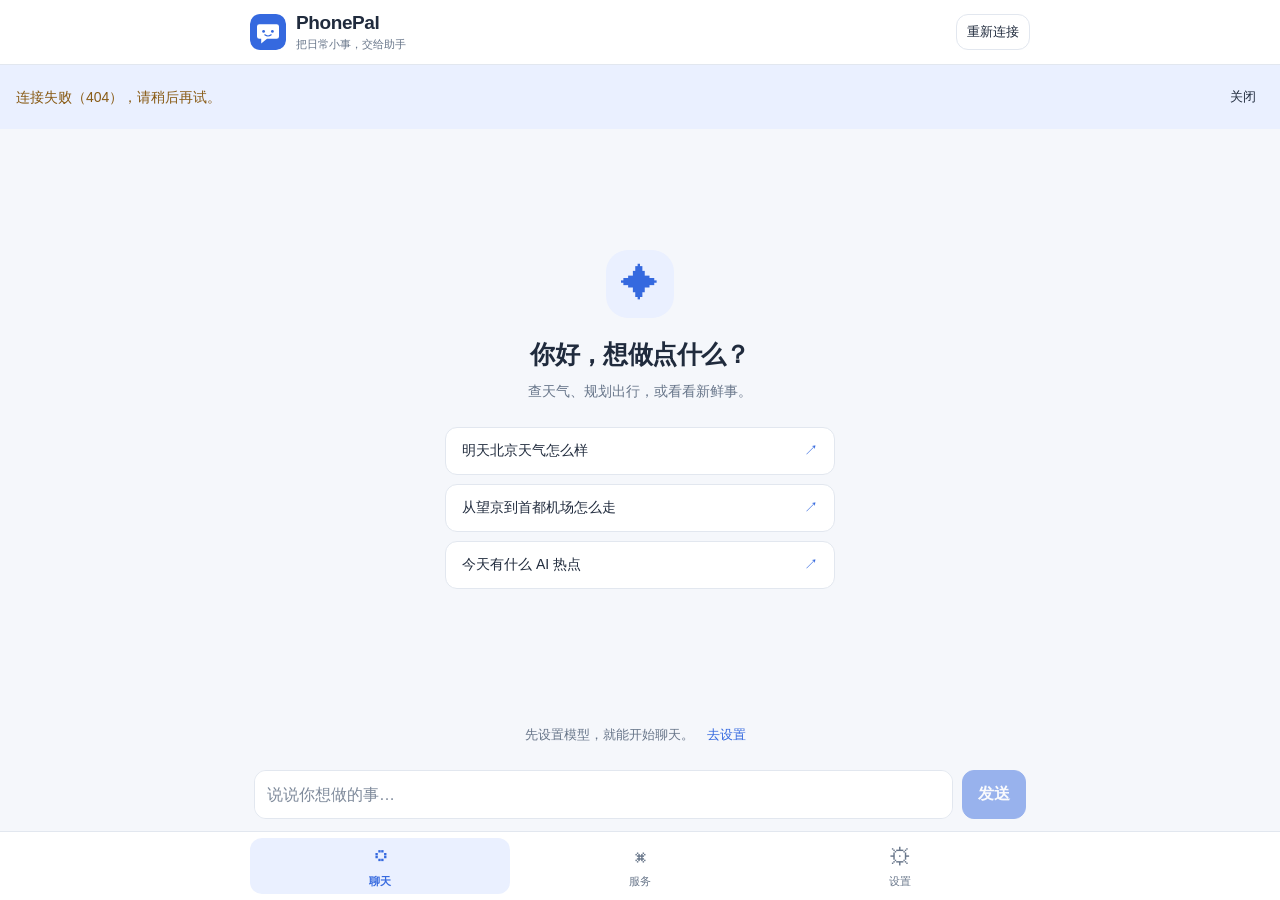
==== web-server/src/main/resources/web/index.html @ ee3d5f7b "feat: one-tap MCP services and a web version for iPhone iPhone users cannot install the Android app " ====
<!doctype html>
<html lang="zh-CN">
<head>
  <meta charset="utf-8">
  <meta name="viewport" content="width=device-width, initial-scale=1, viewport-fit=cover">
  <meta name="apple-mobile-web-app-capable" content="yes">
  <meta name="apple-mobile-web-app-status-bar-style" content="default">
  <meta name="apple-mobile-web-app-title" content="PhonePal">
  <meta name="theme-color" content="#f5f7fb" media="(prefers-color-scheme: light)">
  <meta name="theme-color" content="#111821" media="(prefers-color-scheme: dark)">
  <link rel="apple-touch-icon" href="icon.svg">
  <link rel="icon" href="icon.svg" type="image/svg+xml">
  <link rel="manifest" href="manifest.webmanifest">
  <link rel="stylesheet" href="style.css">
  <title>PhonePal · 你的随身助手</title>
  <script src="app.js" defer></script>
</head>
<body>
  <header class="app-header"><div class="brand"><img src="icon.svg" width="36" height="36" alt=""><div><strong>PhonePal</strong><span>把日常小事，交给助手</span></div></div><span id="connection" role="status">正在连接…</span></header>
  <div id="notice" class="notice" role="status" hidden></div>
  <main>
    <section id="page-chat" class="page chat-page" aria-label="聊天">
      <div id="messages" class="messages" role="log" aria-label="聊天记录" aria-live="polite" aria-relevant="additions text"></div>
      <div id="empty-chat" class="empty-chat"><div class="hello-icon" aria-hidden="true">✦</div><h1>你好，想做点什么？</h1><p>查天气、规划出行，或看看新鲜事。</p><div class="examples"><button type="button" data-example="明天北京天气怎么样">明天北京天气怎么样 <span>↗</span></button><button type="button" data-example="从望京到首都机场怎么走">从望京到首都机场怎么走 <span>↗</span></button><button type="button" data-example="今天有什么 AI 热点">今天有什么 AI 热点 <span>↗</span></button></div></div>
      <div id="model-hint" class="model-hint" hidden>先设置模型，就能开始聊天。<button type="button" id="go-settings">去设置</button></div>
      <div id="thinking" class="thinking" role="status" hidden><span class="thinking-dot"></span>思考中…</div>
      <form id="chat-form" class="composer"><label class="sr-only" for="message-input">发送消息</label><textarea id="message-input" placeholder="说说你想做的事…" rows="1" enterkeyhint="enter" maxlength="20000"></textarea><button id="send-button" type="submit" class="primary">发送</button></form>
    </section>
    <section id="page-services" class="page scroll-page" aria-label="服务" hidden>
      <div class="page-heading"><div><h1>连接你的服务</h1><p>勾选后，助手就能帮你办事。</p></div><span id="enabled-count" class="badge">已启用 0</span></div>
      <div class="toolbar"><button id="recommend" type="button">推荐组合：高德 + AI 热点</button><button id="test-mcp" type="button" class="primary">测试连接</button></div>
      <div id="test-notice" class="muted" role="status"></div>
      <div id="catalog"><p class="muted">正在加载服务目录…</p></div>
      <section class="panel"><h2>添加其他 MCP 服务</h2><p class="muted">只添加你信任的服务。</p><form id="custom-form" class="fields">
        <label>服务名称<input id="custom-title" required maxlength="100" placeholder="例如：我的任务清单"></label>
        <label>服务地址（https）<input id="custom-url" type="url" required placeholder="https://example.com/mcp" autocomplete="off" spellcheck="false"></label>
        <label>Authorization 头（可选）<span class="secret-field"><input id="custom-auth" type="password" placeholder="例如：Bearer …" autocomplete="off" spellcheck="false"><button type="button" data-reveal="custom-auth" aria-label="显示 Authorization 头">显示</button></span></label>
        <label>调用确认<select id="custom-confirm"><option value="writes">会修改数据时确认（推荐）</option><option value="all">每次都确认</option><option value="none">从不确认</option></select></label>
        <button type="submit" class="primary">添加服务</button>
      </form><div id="custom-list"></div></section>
    </section>
    <section id="page-settings" class="page scroll-page" aria-label="设置" hidden>
      <div class="page-heading"><div><h1>让助手准备好</h1><p>填好模型信息，就可以聊天了。</p></div></div>
      <section class="panel"><h2>模型设置</h2><form id="model-form" class="fields">
        <label>模型地址<input id="model-url" type="url" required placeholder="https://ark.cn-beijing.volces.com/api/v3" autocomplete="off" spellcheck="false"></label>
        <label>模型名或接入点 ID<input id="model-name" required placeholder="例如：你的接入点 ID" autocomplete="off" spellcheck="false"></label>
        <label>API Key<span class="secret-field"><input id="model-key" type="password" required autocomplete="off" spellcheck="false" placeholder="粘贴你的 API Key"><button type="button" data-reveal="model-key" aria-label="显示 API Key">显示</button></span></label>
        <p class="muted">Key 只保存在这台手机的浏览器里，每次对话时发给 PhonePal 服务器转发，服务器不保存。</p>
        <button type="submit" class="primary">保存模型设置</button><span id="model-status" class="muted" role="status"></span>
      </form></section>
      <section class="panel"><h2>添加到主屏幕</h2><p>用 Safari 打开本页，点底部的「分享」，再选「添加到主屏幕」。以后轻点 PhonePal 图标就能打开。</p><p class="muted">请使用同一个地址，设置和聊天记录会保存在这个浏览器里。</p></section>
      <section class="panel"><h2>本地数据</h2><p class="muted">聊天记录最多保留 200 条。清除数据后，需要重新填写 Key。</p><div class="data-actions"><button id="clear-chat" type="button">清空聊天记录</button><button id="clear-data" class="danger" type="button">清除所有本地数据</button></div></section>
      <p class="version">PhonePal <span id="version">版本加载中…</span></p>
    </section>
  </main>
  <nav class="bottom-nav" aria-label="主导航"><button type="button" data-tab="chat" class="active" aria-current="page"><span aria-hidden="true">◌</span>聊天</button><button type="button" data-tab="services"><span aria-hidden="true">⌘</span>服务</button><button type="button" data-tab="settings"><span aria-hidden="true">⚙</span>设置</button></nav>
  <div id="access-overlay" class="overlay" hidden><section class="access-card" role="dialog" aria-modal="true" aria-labelledby="access-title"><h2 id="access-title">欢迎使用 PhonePal</h2><p id="access-description">请输入服务器的访问码。</p><form id="access-form" class="fields"><label>访问码<input id="access-input" type="password" required autocomplete="off"></label><div class="toolbar"><button type="button" id="access-cancel">取消</button><button type="submit" class="primary">连接</button></div></form></section></div>
  <noscript>请在 Safari 设置中开启 JavaScript，然后重新打开 PhonePal。</noscript>
</body>
</html>
---- web-server/src/main/resources/web/style.css ----
:root {
  color-scheme: light dark;
  --bg: #f5f7fb;
  --surface: #fff;
  --text: #202b3d;
  --muted: #68768a;
  --line: #e2e7ef;
  --primary: #3569df;
  --primary-soft: #eaf0ff;
  --success: #167c54;
  --danger: #ba3645;
  --warning: #885a14;
  --shadow: 0 8px 28px rgb(25 42 76 / 5%);
  font-family: -apple-system, BlinkMacSystemFont, "Segoe UI", sans-serif;
}
* { box-sizing: border-box; }
[hidden] { display: none !important; }
html { height: 100%; background: var(--bg); }
body { margin: 0; height: 100vh; height: 100dvh; display: flex; flex-direction: column; color: var(--text); background: var(--bg); overflow: hidden; -webkit-text-size-adjust: 100%; }
button, input, textarea, select { font: inherit; font-size: 16px; }
button { min-height: 44px; border: 1px solid var(--line); border-radius: 12px; padding: 10px 15px; background: var(--surface); color: var(--text); cursor: pointer; touch-action: manipulation; -webkit-tap-highlight-color: transparent; }
button:disabled { opacity: .48; cursor: default; }
button:focus-visible, a:focus-visible, input:focus-visible, textarea:focus-visible, select:focus-visible { outline: 3px solid var(--primary); outline-offset: 3px; }
button.primary { color: #fff; background: var(--primary); border-color: var(--primary); font-weight: 600; }
button.danger { color: var(--danger); }
a { color: var(--primary); text-underline-offset: 3px; overflow-wrap: anywhere; }
input, textarea, select { width: 100%; padding: 12px; color: var(--text); border: 1px solid var(--line); border-radius: 12px; background: var(--bg); min-height: 46px; min-width: 0; }
textarea { resize: none; line-height: 1.5; max-height: 132px; }
input::placeholder, textarea::placeholder { color: var(--muted); opacity: .85; }
h1 { font-size: 25px; line-height: 1.35; letter-spacing: -.6px; margin: 0 0 8px; }
h2 { font-size: 19px; margin: 0 0 14px; }
h3 { font-size: 17px; margin: 8px 0 12px; line-height: 1.5; }
p { line-height: 1.65; margin: 8px 0; }
.muted { color: var(--muted); font-size: 14px; }
.app-header { display: flex; align-items: center; justify-content: space-between; gap: 12px; padding: calc(12px + env(safe-area-inset-top, 0px)) max(20px, env(safe-area-inset-right, 0px)) 12px max(20px, env(safe-area-inset-left, 0px)); border-bottom: 1px solid var(--line); background: var(--surface); flex-shrink: 0; }
.brand { display: flex; align-items: center; gap: 10px; }
.brand img { border-radius: 10px; }
.brand strong { display: block; font-size: 19px; letter-spacing: -.4px; }
.brand span { display: block; font-size: 11px; color: var(--muted); margin-top: 3px; }
#connection { color: var(--muted); font-size: 12px; flex-shrink: 0; }
#connection button { min-height: 36px; padding: 7px 10px; font-size: 13px; }
.notice { flex-shrink: 0; padding: 10px max(16px, env(safe-area-inset-right, 0px)) 10px max(16px, env(safe-area-inset-left, 0px)); color: var(--warning); background: var(--primary-soft); font-size: 14px; line-height: 1.6; display: flex; align-items: center; justify-content: space-between; gap: 10px; max-height: 24vh; overflow-y: auto; }
.notice-close { padding: 4px 8px; font-size: 13px; flex-shrink: 0; background: transparent; border: 0; }
main { flex: 1; min-height: 0; width: 100%; max-width: 820px; margin: 0 auto; }
.page { height: 100%; }
.chat-page { display: flex; flex-direction: column; padding: 0 max(16px, env(safe-area-inset-right, 0px)) 0 max(16px, env(safe-area-inset-left, 0px)); }
.messages { flex: 1; min-height: 0; overflow-y: auto; overscroll-behavior-y: contain; -webkit-overflow-scrolling: touch; padding: 20px 0 10px; }
.messages:empty { flex: 0; padding: 0; }
.message { margin: 0 0 15px; display: flex; flex-direction: column; align-items: flex-start; animation: appear .18s ease-out; }
.message.user { align-items: flex-end; }
.bubble { background: var(--surface); padding: 12px 15px; border: 1px solid var(--line); border-radius: 17px 17px 17px 5px; max-width: 90%; line-height: 1.7; font-size: 16px; white-space: pre-wrap; overflow-wrap: anywhere; }
.user .bubble { background: var(--primary); color: #fff; border-color: var(--primary); border-radius: 17px 17px 5px 17px; }
.user a { color: #fff; }
.event-line { font-size: 13px; color: var(--muted); line-height: 1.7; padding: 3px 8px; white-space: pre-wrap; overflow-wrap: anywhere; }
.success, .success .event-line { color: var(--success); }
.failure, .failure .event-line, .error .event-line { color: var(--danger); }
.warning .event-line { color: var(--warning); }
.action-card { border: 1px solid var(--line); border-radius: 16px; padding: 16px; background: var(--surface); width: 100%; max-width: 560px; box-shadow: var(--shadow); overflow-wrap: anywhere; }
.eyebrow { color: var(--primary); font-size: 12px; font-weight: 600; }
.arguments { font-size: 13px; line-height: 1.65; padding: 12px; border-radius: 10px; background: var(--bg); white-space: pre-wrap; overflow-wrap: anywhere; max-height: 200px; overflow-y: auto; }
.card-result { color: var(--muted); font-size: 14px; margin-bottom: 0; white-space: pre-wrap; }
.card-result:empty { display: none; }
.question-form { display: flex; align-items: flex-end; gap: 8px; }
.question-form label { flex: 1; min-width: 0; font-size: 14px; }
.question-form input { margin-top: 6px; }
.question-form button { flex-shrink: 0; }
.empty-chat { flex: 1; min-height: 0; overflow-y: auto; display: flex; flex-direction: column; align-items: center; justify-content: center; padding: 24px 10px; text-align: center; }
.hello-icon { font-size: 38px; color: var(--primary); width: 68px; height: 68px; display: grid; place-items: center; border-radius: 22px; background: var(--primary-soft); margin-bottom: 20px; }
.empty-chat p { color: var(--muted); font-size: 14px; margin: 0 0 24px; }
.examples { display: flex; flex-direction: column; width: 100%; max-width: 390px; gap: 9px; }
.examples button { text-align: left; display: flex; align-items: center; justify-content: space-between; padding: 14px 16px; font-size: 14px; }
.examples span { color: var(--primary); margin-left: 8px; }
.model-hint { padding: 8px 0; color: var(--muted); font-size: 13px; text-align: center; flex-shrink: 0; }
.model-hint button { font-size: 13px; min-height: 34px; padding: 4px 9px; margin-left: 4px; color: var(--primary); border: 0; background: transparent; }
.thinking { font-size: 13px; color: var(--muted); display: flex; align-items: center; gap: 8px; padding: 6px 4px 10px; flex-shrink: 0; }
.thinking-dot { width: 7px; height: 7px; border-radius: 50%; background: var(--primary); animation: pulse 1.3s ease-in-out infinite; }
.composer { display: flex; gap: 9px; padding: 10px 0 12px; flex-shrink: 0; align-items: flex-end; }
.composer textarea { background: var(--surface); height: 49px; }
.composer button { min-height: 49px; flex-shrink: 0; }
.scroll-page { overflow-y: auto; -webkit-overflow-scrolling: touch; overscroll-behavior-y: contain; padding: 25px max(18px, env(safe-area-inset-right, 0px)) 30px max(18px, env(safe-area-inset-left, 0px)); }
.page-heading { display: flex; align-items: flex-start; justify-content: space-between; gap: 12px; margin-bottom: 20px; }
.page-heading p { font-size: 14px; color: var(--muted); margin: 0; }
.badge { font-size: 12px; white-space: nowrap; color: var(--primary); background: var(--primary-soft); border-radius: 30px; padding: 7px 10px; margin-top: 3px; }
.toolbar { display: flex; flex-wrap: wrap; gap: 8px; }
#page-services > .toolbar { margin-bottom: 12px; }
#page-services > .toolbar button { font-size: 14px; }
#test-notice { margin: 10px 0 16px; overflow-wrap: anywhere; }
.catalog-group { margin-bottom: 24px; }
.catalog-group > h2 { font-size: 16px; color: var(--muted); padding-left: 2px; margin-bottom: 10px; }
.service-item { background: var(--surface); border: 1px solid var(--line); padding: 15px; border-radius: 14px; margin-bottom: 9px; }
.service-top { display: flex; align-items: center; justify-content: space-between; gap: 10px; }
.service-toggle { display: flex; align-items: center; gap: 11px; min-height: 44px; flex: 1; cursor: pointer; }
.service-toggle strong { font-size: 16px; }
.switch { appearance: none; -webkit-appearance: none; width: 44px; min-width: 44px; height: 27px; min-height: 27px; border-radius: 20px; position: relative; background: var(--line); border: 1px solid var(--line); padding: 0; cursor: pointer; transition: background .15s; }
.switch::after { content: ""; position: absolute; left: 3px; top: 3px; width: 19px; height: 19px; border-radius: 50%; background: #fff; box-shadow: 0 1px 3px rgb(0 0 0 / 18%); transition: transform .15s; }
.switch:checked { background: var(--primary); border-color: var(--primary); }
.switch:checked::after { transform: translateX(17px); }
.switch:disabled { opacity: .4; cursor: default; }
.source-tag { color: var(--muted); background: var(--bg); border: 1px solid var(--line); padding: 3px 7px; font-size: 11px; border-radius: 6px; flex-shrink: 0; }
.service-item > p { margin: 6px 0; }
.service-keys { border-top: 1px solid var(--line); padding-top: 14px; margin-top: 12px; }
.apply-link { font-size: 13px; width: fit-content; min-height: 30px; display: flex; align-items: center; margin-top: -5px; }
.panel { background: var(--surface); border: 1px solid var(--line); border-radius: 18px; padding: 20px; margin: 0 0 18px; }
.fields { display: flex; flex-direction: column; gap: 15px; }
.fields label { display: flex; flex-direction: column; gap: 8px; font-size: 14px; line-height: 1.5; }
.fields p { margin: 0; }
.fields > button { align-self: flex-start; }
.secret-field { display: flex; align-items: stretch; border: 1px solid var(--line); border-radius: 12px; overflow: hidden; background: var(--bg); }
.secret-field input { border: 0; border-radius: 0; flex: 1; }
.secret-field input:focus-visible { outline-offset: -3px; }
.secret-field button { border: 0; border-radius: 0; font-size: 13px; padding: 10px; background: transparent; color: var(--primary); flex-shrink: 0; min-width: 48px; }
.custom-item { padding: 16px 0; border-top: 1px solid var(--line); margin-top: 16px; }
.custom-item:last-child { padding-bottom: 0; }
.custom-item .service-top button { font-size: 13px; min-height: 38px; }
.custom-item p { overflow-wrap: anywhere; }
.test-result { font-size: 13px; margin: 10px 0 0; line-height: 1.5; }
.data-actions { display: flex; flex-wrap: wrap; gap: 10px; margin-top: 16px; }
.data-actions button { font-size: 14px; }
.version { text-align: center; color: var(--muted); font-size: 12px; margin-top: 25px; }
.bottom-nav { display: flex; justify-content: center; background: var(--surface); border-top: 1px solid var(--line); padding: 6px max(12px, env(safe-area-inset-right, 0px)) calc(6px + env(safe-area-inset-bottom, 0px)) max(12px, env(safe-area-inset-left, 0px)); flex-shrink: 0; }
.bottom-nav button { border: 0; background: transparent; color: var(--muted); width: 33.333%; max-width: 260px; display: flex; flex-direction: column; gap: 4px; align-items: center; font-size: 11px; padding: 5px 10px; border-radius: 12px; }
.bottom-nav button span { font-size: 23px; height: 27px; line-height: 27px; }
.bottom-nav button.active { color: var(--primary); background: var(--primary-soft); font-weight: 600; }
.overlay { position: fixed; inset: 0; display: flex; align-items: center; justify-content: center; padding: max(24px, env(safe-area-inset-top, 0px)) max(20px, env(safe-area-inset-right, 0px)) max(24px, env(safe-area-inset-bottom, 0px)) max(20px, env(safe-area-inset-left, 0px)); background: rgb(0 0 0 / 45%); z-index: 10; }
.access-card { background: var(--surface); width: 100%; max-width: 400px; border-radius: 20px; padding: 24px; max-height: 100%; overflow-y: auto; }
.access-card > p { color: var(--muted); font-size: 14px; margin-bottom: 20px; }
.access-card .toolbar { justify-content: flex-end; }
.sr-only { position: absolute; width: 1px; height: 1px; overflow: hidden; clip-path: inset(50%); white-space: nowrap; }
noscript { position: fixed; inset: 20%; padding: 20px; background: var(--surface); border: 1px solid var(--line); z-index: 20; }
@keyframes appear { from { opacity: 0; transform: translateY(4px); } to { opacity: 1; transform: translateY(0); } }
@keyframes pulse { 50% { opacity: .35; } }
@media (prefers-color-scheme: dark) {
  :root { --bg: #111821; --surface: #1b2532; --text: #e7edf7; --muted: #a1afc3; --line: #303e50; --primary: #78a3ff; --primary-soft: #243653; --success: #70d7a8; --danger: #ff929e; --warning: #edc17d; --shadow: none; }
  button.primary, .user .bubble { background: #3569df; border-color: #3569df; }
  .switch:checked { background: #3569df; border-color: #3569df; }
}
@media (min-width: 768px) {
  .app-header { padding-left: max(24px, calc((100vw - 780px) / 2)); padding-right: max(24px, calc((100vw - 780px) / 2)); }
  .chat-page { padding-left: 24px; padding-right: 24px; }
  .scroll-page { padding-left: 24px; padding-right: 24px; }
  .bubble { max-width: 80%; }
  .empty-chat { padding-top: 45px; padding-bottom: 45px; }
}
@media (max-height: 500px) {
  .brand span { display: none; }
  .app-header { padding-top: calc(6px + env(safe-area-inset-top, 0px)); padding-bottom: 6px; }
  .empty-chat { justify-content: flex-start; padding-top: 15px; }
  .hello-icon { display: none; }
  .bottom-nav button { flex-direction: row; justify-content: center; }
}
@media (prefers-reduced-motion: reduce) {
  *, *::before, *::after { animation: none !important; transition: none !important; scroll-behavior: auto !important; }
}
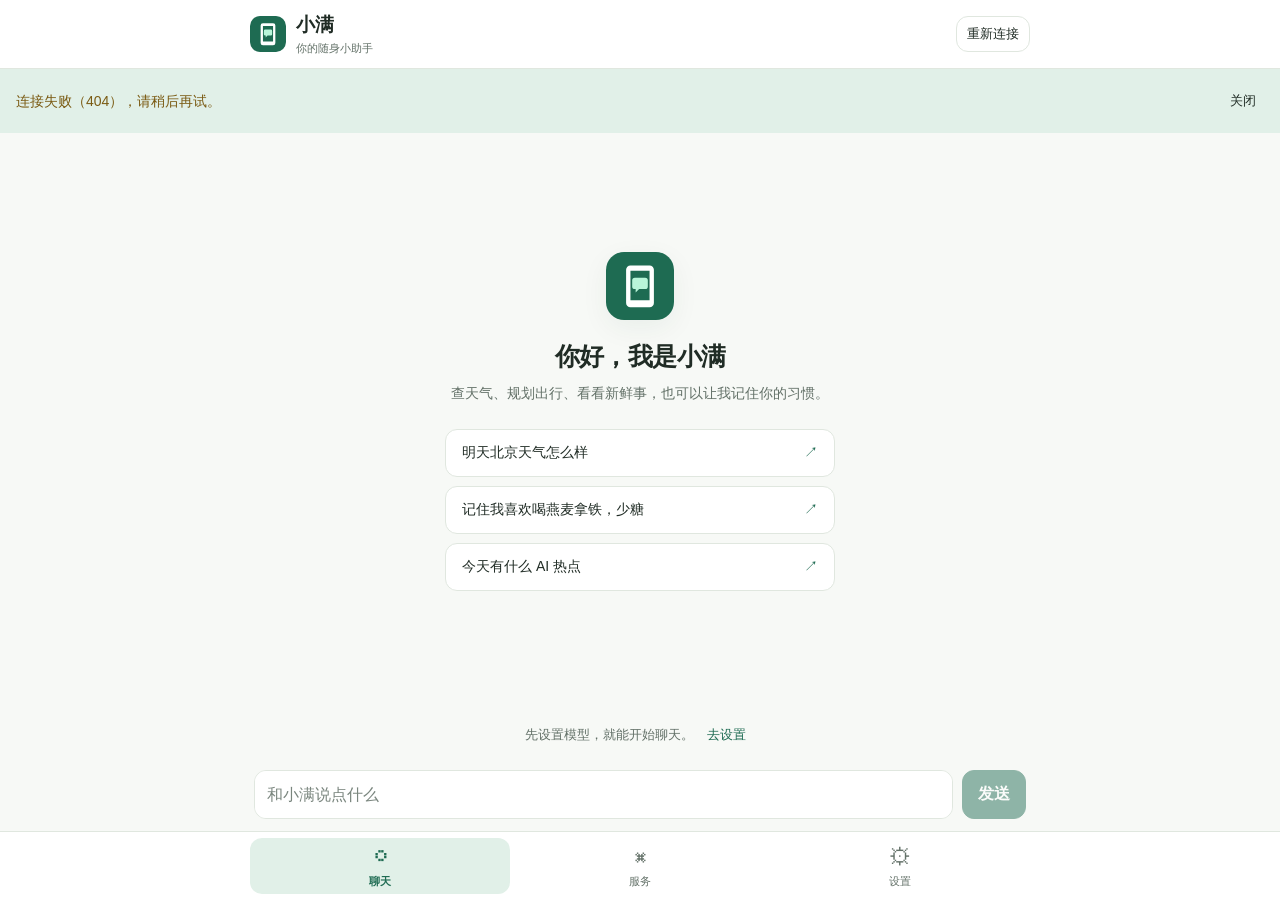
==== commit c30fd4ac: "feat: 小满网页版（iPhone/鸿蒙）、MCP 服务与课堂令牌 - 移植 Mac+WDA 操作 iPhone、聊天模型调用 MCP、网页版 web-server，并统一改名为小满 - 网页版记忆" ====
--- a/web-server/src/main/resources/web/index.html
+++ b/web-server/src/main/resources/web/index.html
@@ -5,29 +5,29 @@
   <meta name="viewport" content="width=device-width, initial-scale=1, viewport-fit=cover">
   <meta name="apple-mobile-web-app-capable" content="yes">
   <meta name="apple-mobile-web-app-status-bar-style" content="default">
-  <meta name="apple-mobile-web-app-title" content="PhonePal">
-  <meta name="theme-color" content="#f5f7fb" media="(prefers-color-scheme: light)">
-  <meta name="theme-color" content="#111821" media="(prefers-color-scheme: dark)">
-  <link rel="apple-touch-icon" href="icon.svg">
+  <meta name="apple-mobile-web-app-title" content="小满">
+  <meta name="theme-color" content="#f7f9f6" media="(prefers-color-scheme: light)">
+  <meta name="theme-color" content="#121815" media="(prefers-color-scheme: dark)">
+  <link rel="apple-touch-icon" href="apple-touch-icon.png">
   <link rel="icon" href="icon.svg" type="image/svg+xml">
   <link rel="manifest" href="manifest.webmanifest">
   <link rel="stylesheet" href="style.css">
-  <title>PhonePal · 你的随身助手</title>
+  <title>小满</title>
   <script src="app.js" defer></script>
 </head>
 <body>
-  <header class="app-header"><div class="brand"><img src="icon.svg" width="36" height="36" alt=""><div><strong>PhonePal</strong><span>把日常小事，交给助手</span></div></div><span id="connection" role="status">正在连接…</span></header>
+  <header class="app-header"><div class="brand"><img src="icon.svg" width="36" height="36" alt=""><div><strong>小满</strong><span>你的随身小助手</span></div></div><span id="connection" role="status">正在连接…</span></header>
   <div id="notice" class="notice" role="status" hidden></div>
   <main>
     <section id="page-chat" class="page chat-page" aria-label="聊天">
       <div id="messages" class="messages" role="log" aria-label="聊天记录" aria-live="polite" aria-relevant="additions text"></div>
-      <div id="empty-chat" class="empty-chat"><div class="hello-icon" aria-hidden="true">✦</div><h1>你好，想做点什么？</h1><p>查天气、规划出行，或看看新鲜事。</p><div class="examples"><button type="button" data-example="明天北京天气怎么样">明天北京天气怎么样 <span>↗</span></button><button type="button" data-example="从望京到首都机场怎么走">从望京到首都机场怎么走 <span>↗</span></button><button type="button" data-example="今天有什么 AI 热点">今天有什么 AI 热点 <span>↗</span></button></div></div>
+      <div id="empty-chat" class="empty-chat"><img class="hello-icon" src="icon.svg" width="68" height="68" alt=""><h1>你好，我是小满</h1><p>查天气、规划出行、看看新鲜事，也可以让我记住你的习惯。</p><div class="examples"><button type="button" data-example="明天北京天气怎么样">明天北京天气怎么样 <span>↗</span></button><button type="button" data-example="记住我喜欢喝燕麦拿铁，少糖">记住我喜欢喝燕麦拿铁，少糖 <span>↗</span></button><button type="button" data-example="今天有什么 AI 热点">今天有什么 AI 热点 <span>↗</span></button></div></div>
       <div id="model-hint" class="model-hint" hidden>先设置模型，就能开始聊天。<button type="button" id="go-settings">去设置</button></div>
       <div id="thinking" class="thinking" role="status" hidden><span class="thinking-dot"></span>思考中…</div>
-      <form id="chat-form" class="composer"><label class="sr-only" for="message-input">发送消息</label><textarea id="message-input" placeholder="说说你想做的事…" rows="1" enterkeyhint="enter" maxlength="20000"></textarea><button id="send-button" type="submit" class="primary">发送</button></form>
+      <form id="chat-form" class="composer"><label class="sr-only" for="message-input">发送消息</label><textarea id="message-input" placeholder="和小满说点什么" rows="1" enterkeyhint="enter" maxlength="20000"></textarea><button id="send-button" type="submit" class="primary">发送</button></form>
     </section>
     <section id="page-services" class="page scroll-page" aria-label="服务" hidden>
-      <div class="page-heading"><div><h1>连接你的服务</h1><p>勾选后，助手就能帮你办事。</p></div><span id="enabled-count" class="badge">已启用 0</span></div>
+      <div class="page-heading"><div><h1>连接你的服务</h1><p>勾选后，小满可以直接调用这些服务查询或办事。</p></div><span id="enabled-count" class="badge">已启用 0</span></div>
       <div class="toolbar"><button id="recommend" type="button">推荐组合：高德 + AI 热点</button><button id="test-mcp" type="button" class="primary">测试连接</button></div>
       <div id="test-notice" class="muted" role="status"></div>
       <div id="catalog"><p class="muted">正在加载服务目录…</p></div>
@@ -40,21 +40,36 @@
       </form><div id="custom-list"></div></section>
     </section>
     <section id="page-settings" class="page scroll-page" aria-label="设置" hidden>
-      <div class="page-heading"><div><h1>让助手准备好</h1><p>填好模型信息，就可以聊天了。</p></div></div>
+      <div class="page-heading"><div><h1>让小满准备好</h1><p>填好模型信息，就可以聊天了。</p></div></div>
       <section class="panel"><h2>模型设置</h2><form id="model-form" class="fields">
-        <label>模型地址<input id="model-url" type="url" required placeholder="https://ark.cn-beijing.volces.com/api/v3" autocomplete="off" spellcheck="false"></label>
-        <label>模型名或接入点 ID<input id="model-name" required placeholder="例如：你的接入点 ID" autocomplete="off" spellcheck="false"></label>
-        <label>API Key<span class="secret-field"><input id="model-key" type="password" required autocomplete="off" spellcheck="false" placeholder="粘贴你的 API Key"><button type="button" data-reveal="model-key" aria-label="显示 API Key">显示</button></span></label>
-        <p class="muted">Key 只保存在这台手机的浏览器里，每次对话时发给 PhonePal 服务器转发，服务器不保存。</p>
+        <fieldset id="model-mode" class="mode-choice" hidden><legend>用哪种方式连接模型</legend>
+          <label><input type="radio" name="model-mode" value="own" checked>自带 Key（自己的方舟账号）</label>
+          <label><input type="radio" name="model-mode" value="class">使用课堂令牌（讲师发的 xm- 开头的令牌）</label>
+        </fieldset>
+        <div id="own-fields" class="fields">
+          <label>模型地址<input id="model-url" type="url" required placeholder="https://ark.cn-beijing.volces.com/api/v3" autocomplete="off" spellcheck="false"></label>
+          <label>模型名或接入点 ID<input id="model-name" required placeholder="例如：你的接入点 ID" autocomplete="off" spellcheck="false"></label>
+          <label>API Key<span class="secret-field"><input id="model-key" type="password" required autocomplete="off" spellcheck="false" placeholder="粘贴你的 API Key"><button type="button" data-reveal="model-key" aria-label="显示 API Key">显示</button></span></label>
+          <p class="muted">Key 只保存在这台手机的浏览器里，每次对话时发给小满服务器转发，服务器不保存。</p>
+        </div>
+        <div id="class-fields" class="fields" hidden>
+          <label>课堂令牌<span class="secret-field"><input id="class-token" type="password" required autocomplete="off" autocapitalize="none" spellcheck="false" placeholder="例如：xm-7k3f9q…" disabled><button type="button" data-reveal="class-token" aria-label="显示课堂令牌">显示</button></span></label>
+          <p class="muted">只填令牌就行，不用填模型地址和 Key：服务器用讲师的账号帮你调用模型，有每日用量上限，课后统一作废。令牌只保存在这台手机的浏览器里。</p>
+        </div>
         <button type="submit" class="primary">保存模型设置</button><span id="model-status" class="muted" role="status"></span>
       </form></section>
-      <section class="panel"><h2>添加到主屏幕</h2><p>用 Safari 打开本页，点底部的「分享」，再选「添加到主屏幕」。以后轻点 PhonePal 图标就能打开。</p><p class="muted">请使用同一个地址，设置和聊天记录会保存在这个浏览器里。</p></section>
-      <section class="panel"><h2>本地数据</h2><p class="muted">聊天记录最多保留 200 条。清除数据后，需要重新填写 Key。</p><div class="data-actions"><button id="clear-chat" type="button">清空聊天记录</button><button id="clear-data" class="danger" type="button">清除所有本地数据</button></div></section>
-      <p class="version">PhonePal <span id="version">版本加载中…</span></p>
+      <section class="panel" id="memory-panel" aria-labelledby="memory-title"><div class="service-top"><h2 id="memory-title">小满的记忆</h2><span id="memory-count" class="muted"></span></div>
+        <p class="muted">记忆只保存在这台手机的浏览器里。每次对话随消息发给小满服务器使用，服务器不保存；刷新页面或服务器重启后仍在。</p>
+        <p id="memory-warning" class="warning-text" role="status" hidden></p>
+        <div id="memory-list" class="memory-list"></div>
+        <div class="data-actions"><button id="clear-memory" class="danger" type="button">清空记忆</button></div></section>
+      <section class="panel"><h2>添加到主屏幕</h2><p>用 Safari 打开本页，点底部的「分享」，再选「添加到主屏幕」。以后轻点小满图标就能打开。</p><p class="muted">请使用同一个地址，设置和聊天记录会保存在这个浏览器里。</p></section>
+      <section class="panel"><h2>本地数据</h2><p class="muted">聊天记录最多保留 200 条。清除所有本地数据会同时删除记忆、模型设置和服务 Key。</p><div class="data-actions"><button id="clear-chat" type="button">清空聊天记录</button><button id="clear-data" class="danger" type="button">清除所有本地数据</button></div></section>
+      <p class="version">小满 <span id="version">版本加载中…</span></p>
     </section>
   </main>
   <nav class="bottom-nav" aria-label="主导航"><button type="button" data-tab="chat" class="active" aria-current="page"><span aria-hidden="true">◌</span>聊天</button><button type="button" data-tab="services"><span aria-hidden="true">⌘</span>服务</button><button type="button" data-tab="settings"><span aria-hidden="true">⚙</span>设置</button></nav>
-  <div id="access-overlay" class="overlay" hidden><section class="access-card" role="dialog" aria-modal="true" aria-labelledby="access-title"><h2 id="access-title">欢迎使用 PhonePal</h2><p id="access-description">请输入服务器的访问码。</p><form id="access-form" class="fields"><label>访问码<input id="access-input" type="password" required autocomplete="off"></label><div class="toolbar"><button type="button" id="access-cancel">取消</button><button type="submit" class="primary">连接</button></div></form></section></div>
-  <noscript>请在 Safari 设置中开启 JavaScript，然后重新打开 PhonePal。</noscript>
+  <div id="access-overlay" class="overlay" hidden><section class="access-card" role="dialog" aria-modal="true" aria-labelledby="access-title"><h2 id="access-title">欢迎使用小满</h2><p id="access-description">请输入服务器的访问码。</p><form id="access-form" class="fields"><label>访问码<input id="access-input" type="password" required autocomplete="off"></label><div class="toolbar"><button type="button" id="access-cancel">取消</button><button type="submit" class="primary">连接</button></div></form></section></div>
+  <noscript>请在 Safari 设置中开启 JavaScript，然后重新打开小满。</noscript>
 </body>
 </html>
--- a/web-server/src/main/resources/web/style.css
+++ b/web-server/src/main/resources/web/style.css
@@ -1,16 +1,19 @@
 :root {
   color-scheme: light dark;
-  --bg: #f5f7fb;
+  /* Same palette as the Android app (app/src/main/kotlin/dev/xiaoman/app/ui/Theme.kt). */
+  --bg: #f7f9f6;
   --surface: #fff;
-  --text: #202b3d;
-  --muted: #68768a;
-  --line: #e2e7ef;
-  --primary: #3569df;
-  --primary-soft: #eaf0ff;
-  --success: #167c54;
-  --danger: #ba3645;
-  --warning: #885a14;
-  --shadow: 0 8px 28px rgb(25 42 76 / 5%);
+  --surface-low: #f0f4ef;
+  --text: #202c25;
+  --muted: #637168;
+  --line: #e0e7df;
+  --primary: #1e6b52;
+  --primary-soft: #e1f0e8;
+  --on-primary-soft: #174332;
+  --success: #1e6b52;
+  --danger: #b3261e;
+  --warning: #7a5a12;
+  --shadow: 0 8px 28px rgb(23 67 50 / 6%);
   font-family: -apple-system, BlinkMacSystemFont, "Segoe UI", sans-serif;
 }
 * { box-sizing: border-box; }
@@ -50,6 +53,7 @@
 .message.user { align-items: flex-end; }
 .bubble { background: var(--surface); padding: 12px 15px; border: 1px solid var(--line); border-radius: 17px 17px 17px 5px; max-width: 90%; line-height: 1.7; font-size: 16px; white-space: pre-wrap; overflow-wrap: anywhere; }
 .user .bubble { background: var(--primary); color: #fff; border-color: var(--primary); border-radius: 17px 17px 5px 17px; }
+.reply .bubble { background: var(--surface-low); border-color: var(--surface-low); }
 .user a { color: #fff; }
 .event-line { font-size: 13px; color: var(--muted); line-height: 1.7; padding: 3px 8px; white-space: pre-wrap; overflow-wrap: anywhere; }
 .success, .success .event-line { color: var(--success); }
@@ -65,7 +69,7 @@
 .question-form input { margin-top: 6px; }
 .question-form button { flex-shrink: 0; }
 .empty-chat { flex: 1; min-height: 0; overflow-y: auto; display: flex; flex-direction: column; align-items: center; justify-content: center; padding: 24px 10px; text-align: center; }
-.hello-icon { font-size: 38px; color: var(--primary); width: 68px; height: 68px; display: grid; place-items: center; border-radius: 22px; background: var(--primary-soft); margin-bottom: 20px; }
+.hello-icon { width: 68px; height: 68px; border-radius: 18px; margin-bottom: 20px; box-shadow: var(--shadow); }
 .empty-chat p { color: var(--muted); font-size: 14px; margin: 0 0 24px; }
 .examples { display: flex; flex-direction: column; width: 100%; max-width: 390px; gap: 9px; }
 .examples button { text-align: left; display: flex; align-items: center; justify-content: space-between; padding: 14px 16px; font-size: 14px; }
@@ -130,9 +134,9 @@
 @keyframes appear { from { opacity: 0; transform: translateY(4px); } to { opacity: 1; transform: translateY(0); } }
 @keyframes pulse { 50% { opacity: .35; } }
 @media (prefers-color-scheme: dark) {
-  :root { --bg: #111821; --surface: #1b2532; --text: #e7edf7; --muted: #a1afc3; --line: #303e50; --primary: #78a3ff; --primary-soft: #243653; --success: #70d7a8; --danger: #ff929e; --warning: #edc17d; --shadow: none; }
-  button.primary, .user .bubble { background: #3569df; border-color: #3569df; }
-  .switch:checked { background: #3569df; border-color: #3569df; }
+  :root { --bg: #121815; --surface: #1b231f; --surface-low: #202a24; --text: #e3ebe5; --muted: #a5b4aa; --line: #35463c; --primary: #8bd6b5; --primary-soft: #204d3c; --on-primary-soft: #cdeedd; --success: #8bd6b5; --danger: #ffb4ab; --warning: #e9c46a; --shadow: none; }
+  button.primary, .user .bubble { background: #1e6b52; border-color: #1e6b52; color: #fff; }
+  .switch:checked { background: #1e6b52; border-color: #1e6b52; }
 }
 @media (min-width: 768px) {
   .app-header { padding-left: max(24px, calc((100vw - 780px) / 2)); padding-right: max(24px, calc((100vw - 780px) / 2)); }
@@ -151,3 +155,19 @@
 @media (prefers-reduced-motion: reduce) {
   *, *::before, *::after { animation: none !important; transition: none !important; scroll-behavior: auto !important; }
 }
+.memory-list { margin-top: 12px; }
+.memory-item { border-top: 1px solid var(--line); padding: 14px 0; }
+.memory-item:first-child { border-top: 0; padding-top: 4px; }
+.memory-item .service-top button { font-size: 13px; min-height: 38px; }
+.memory-lines { margin: 8px 0 0; padding: 0; list-style: none; display: flex; flex-direction: column; gap: 6px; font-size: 15px; line-height: 1.6; overflow-wrap: anywhere; }
+.memory-tag { display: inline-block; font-size: 12px; color: var(--on-primary-soft); background: var(--primary-soft); border-radius: 6px; padding: 1px 6px; margin-right: 2px; }
+.memory-time { font-size: 12px; margin: 6px 0 0; }
+#memory-panel .service-top h2 { margin: 0; }
+#memory-count { font-size: 12px; }
+.warning-text { color: var(--warning); font-size: 14px; }
+.unavailable { color: var(--warning); }
+button.inline-link { min-height: 28px; padding: 0 6px; border: 0; background: transparent; color: var(--primary); font-size: 13px; text-decoration: underline; text-underline-offset: 3px; }
+.mode-choice { border: 0; margin: 0; padding: 0; display: flex; flex-direction: column; gap: 10px; }
+.mode-choice legend { font-size: 14px; margin-bottom: 8px; padding: 0; }
+.mode-choice label { flex-direction: row !important; align-items: center; gap: 10px !important; }
+.mode-choice input { width: 20px; height: 20px; min-height: 0; padding: 0; margin: 0; accent-color: var(--primary); }
